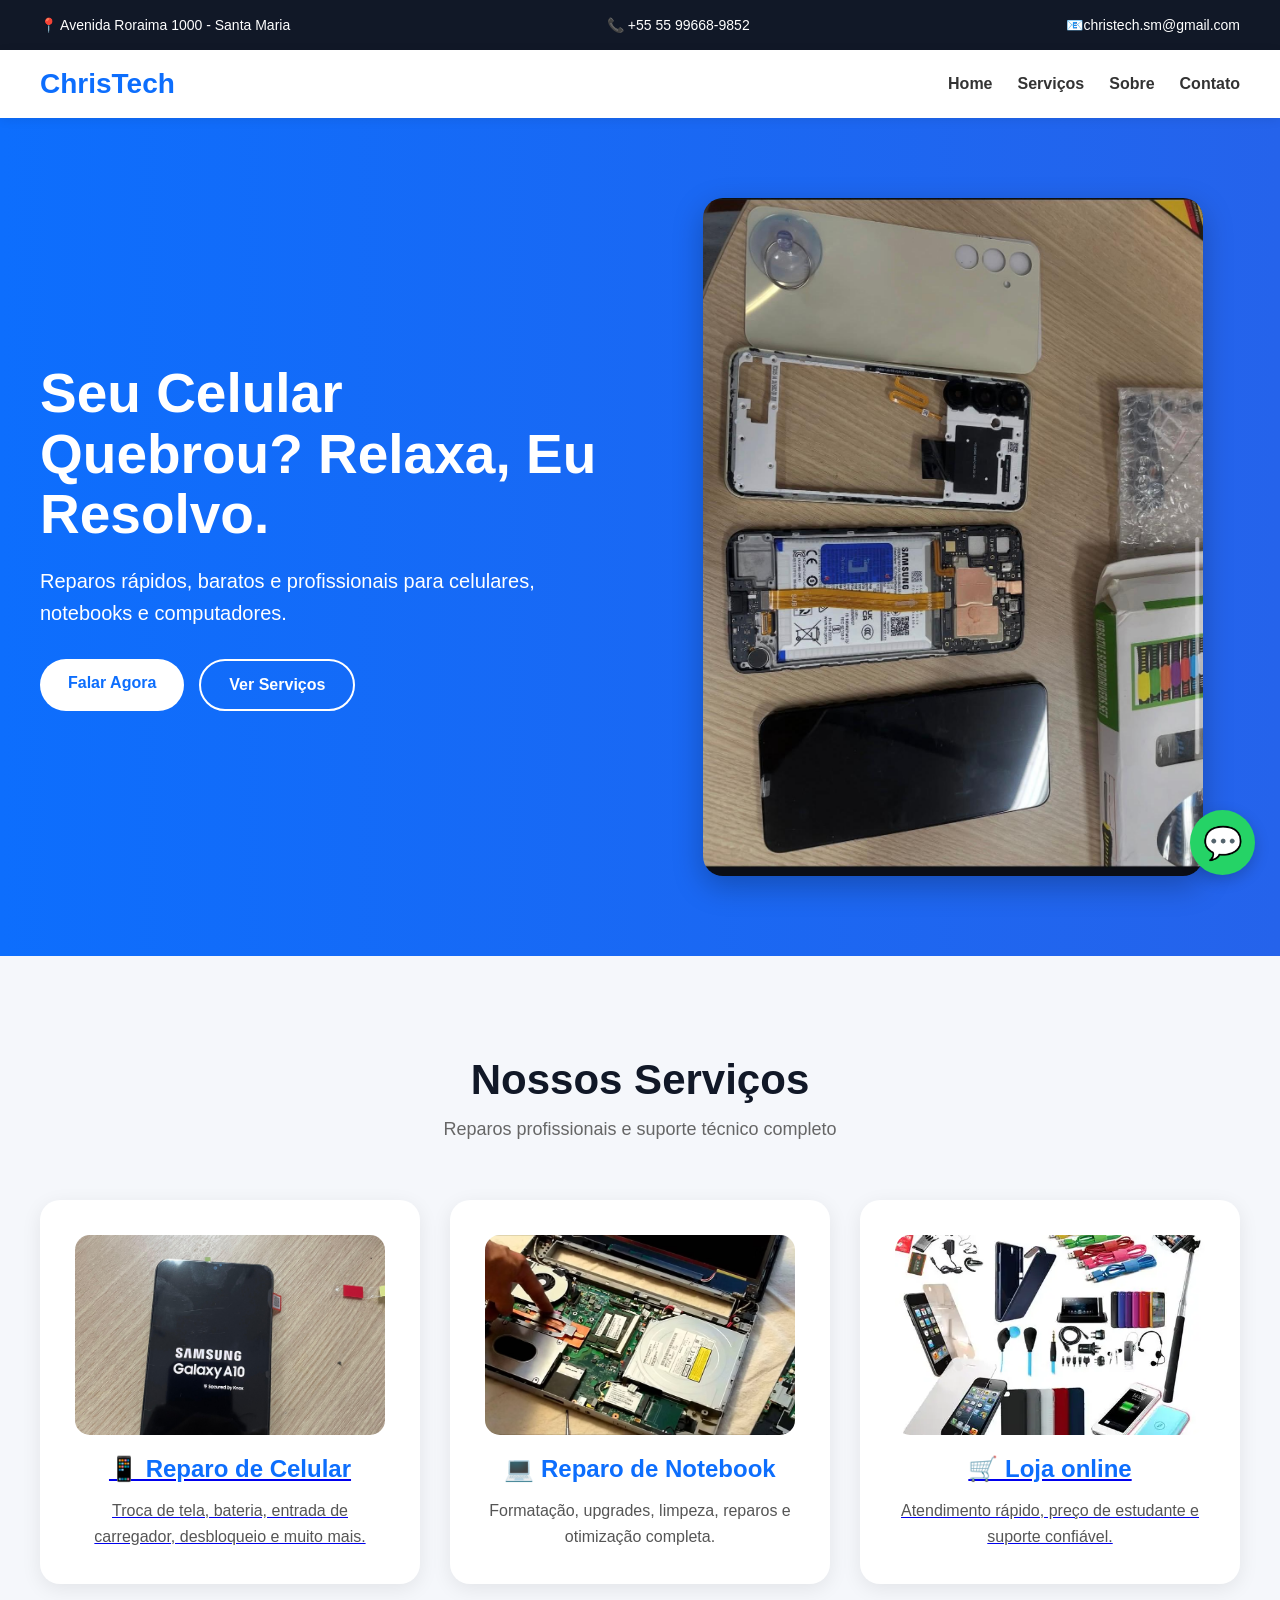
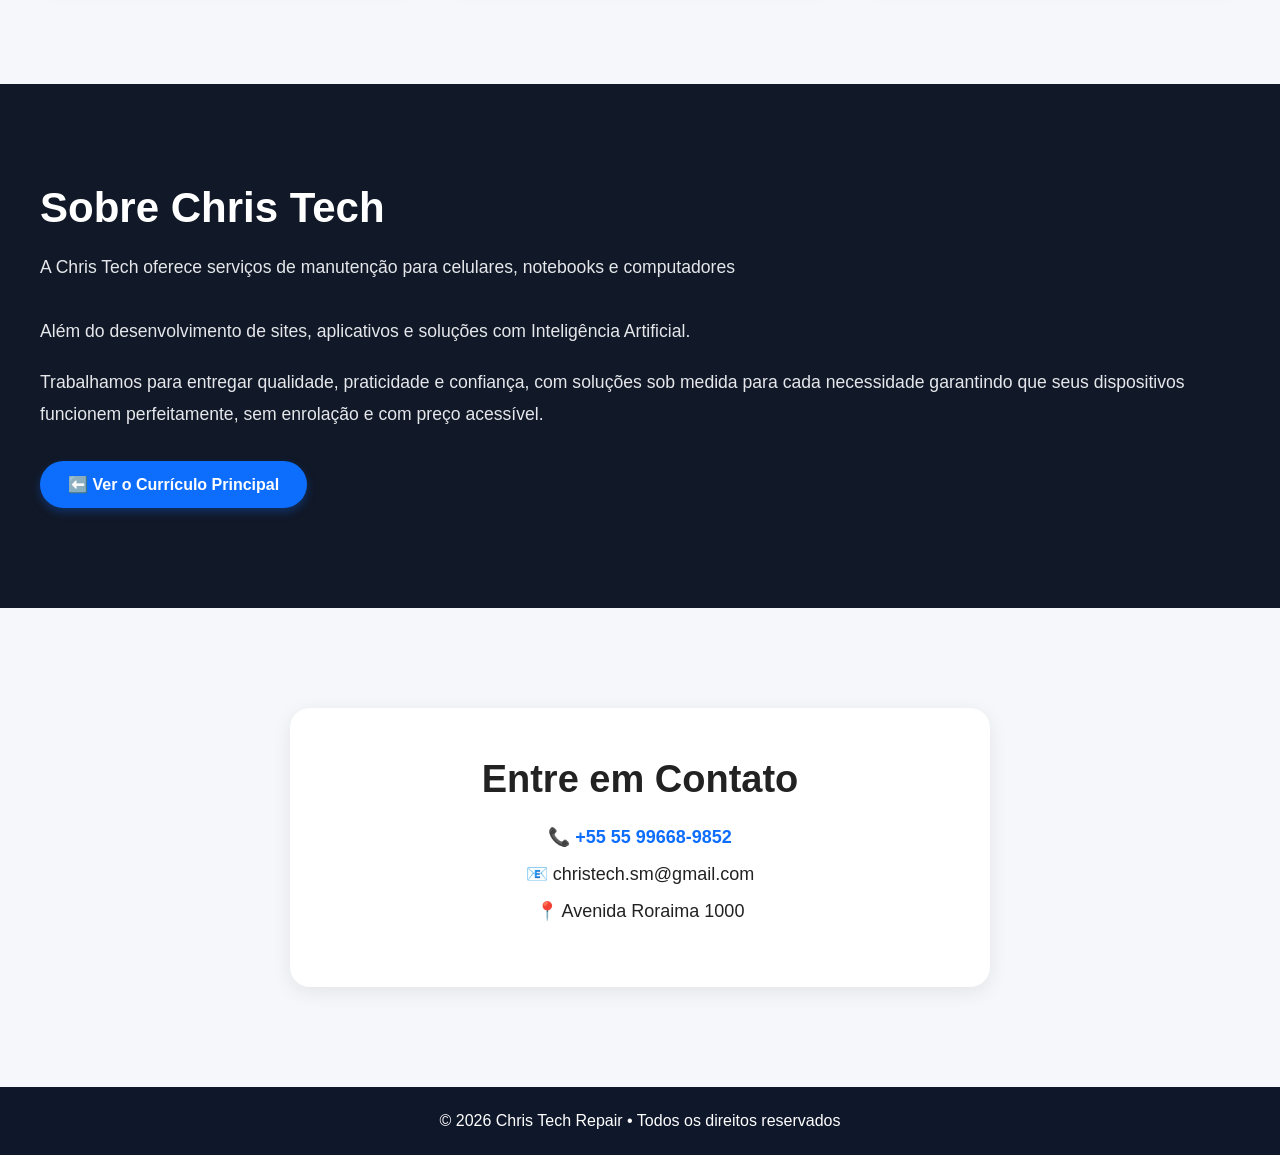
==== index.html @ 6399b0d6 "Add Google site verification meta tag" ====
<html lang="pt-BR">
<head>
<meta charset="UTF-8" />
<meta name="viewport" content="width=device-width, initial-scale=1.0"/>
<meta name="google-site-verification" content="z5FSrpfMyktOHPdz43reXYa7mak_BW3ewDcpeQDO23k" />

<title>Chris Tech Repair</title>
<link rel="icon" href="images/christechlogo.jpg" type="image/png">

<style>
    /* RESET */
    * {
        margin:0;
        padding:0;
        box-sizing:border-box;
        font-family:Arial, sans-serif;
    }

    html {
        scroll-behavior:smooth;
    }

    body {
        background:#f5f7fb;
        color:#222;
    }

    /* TOP BAR */
    .top-bar {
        background:#111827;
        color:white;
        padding:12px 40px;
        display:flex;
        justify-content:space-between;
        flex-wrap:wrap;
        font-size:14px;
    }

    .top-bar span {
        margin:5px 0;
    }

    /* NAVBAR */
    nav {
        background:white;
        padding:18px 40px;
        display:flex;
        justify-content:space-between;
        align-items:center;
        box-shadow:0 2px 10px rgba(0,0,0,0.08);
        position:sticky;
        top:0;
        z-index:1000;
    }

    .logo {
        font-size:28px;
        font-weight:bold;
        color:#0d6efd;
    }

    .nav-links {
        display:flex;
        gap:25px;
    }

    .nav-links a {
        text-decoration:none;
        color:#333;
        font-weight:bold;
        transition:0.3s;
    }

    .nav-links a:hover {
        color:#0d6efd;
    }

    /* HERO */
    .hero {
        min-height:90vh;
        display:flex;
        justify-content:center;
        align-items:center;
        padding:80px 40px;
        background:linear-gradient(to right,#0d6efd,#2563eb);
        color:white;
    }

    .hero-container {
        max-width:1200px;
        width:100%;
        display:flex;
        align-items:center;
        justify-content:space-between;
        gap:50px;
        flex-wrap:wrap;
    }

    .hero-text {
        flex:1;
    }

    .hero-text h1 {
        font-size:55px;
        margin-bottom:20px;
        line-height:1.1;
    }

    .hero-text p {
        font-size:20px;
        margin-bottom:30px;
        line-height:1.6;
    }

    .hero-buttons {
        display:flex;
        gap:15px;
        flex-wrap:wrap;
    }

    .btn {
        padding:15px 28px;
        border-radius:40px;
        text-decoration:none;
        font-weight:bold;
        transition:0.3s;
    }

    .btn-primary {
        background:white;
        color:#0d6efd;
    }

    .btn-primary:hover {
        transform:translateY(-4px);
        box-shadow: 0 5px 15px rgba(255,255,255,0.2);
    }

    .btn-secondary {
        border:2px solid white;
        color:white;
    }

    .btn-secondary:hover {
        background:white;
        color:#0d6efd;
    }

    .hero-image {
        flex:1;
        text-align:center;
    }

    .hero-image img {
        width:100%;
        max-width:500px;
        border-radius:20px;
        box-shadow:0 10px 30px rgba(0,0,0,0.25);
    }

    /* SERVICES */
    .services {
        padding:100px 40px;
        text-align:center;
    }

    .section-title {
        font-size:42px;
        margin-bottom:15px;
        color:#111827;
    }

    .section-subtitle {
        color:#666;
        margin-bottom:60px;
        font-size:18px;
    }

    .service-grid {
        display:grid;
        grid-template-columns:repeat(auto-fit,minmax(280px,1fr));
        gap:30px;
    }

    .card {
        background:white;
        padding:35px;
        border-radius:20px;
        box-shadow:0 5px 20px rgba(0,0,0,0.08);
        transition:0.3s;
    }

    .card:hover {
        transform:translateY(-10px);
        box-shadow:0 12px 25px rgba(0,0,0,0.12);
    }

    .card img {
        width:100%;
        height:200px;
        object-fit:cover;
        border-radius:15px;
        margin-bottom:20px;
    }

    .card h3 {
        margin-bottom:15px;
        color:#0d6efd;
        font-size:24px;
    }

    .card p {
        color:#555;
        line-height:1.6;
    }

    /* ABOUT */
    .about {
        padding:100px 40px;
        background:#111827;
        color:white;
    }

    .about-container {
        max-width:1200px;
        margin:auto;
        display:flex;
        align-items:center;
        gap:50px;
        flex-wrap:wrap;
    }

    .about-text {
        flex:1;
        text-align:left;
    }

    .about-text h2 {
        font-size:42px;
        margin-bottom:20px;
        color:#ffffff;
    }

    .about-text p {
        line-height:1.8;
        font-size:1.1rem;
        margin-bottom:20px;
        color:#e5e7eb;
    }

    .about-image {
        flex:1;
    }

    .about-image img {
        width:100%;
        border-radius:20px;
        box-shadow:0 10px 25px rgba(0,0,0,0.5);
    }

    /* ACTIONS & BACK BUTTON */
    .about-actions {
        margin-top: 30px;
        text-align: left;
    }

    .btn-back {
        display: inline-block;
        background: #0d6efd;
        color: #fff;
        padding: 14px 28px;
        border-radius: 40px;
        font-weight: bold;
        text-decoration: none;
        transition: all 0.3s ease;
        box-shadow: 0 4px 10px rgba(13, 110, 253, 0.3);
    }

    .btn-back:hover {
        background: #0b5ed7;
        transform: translateY(-3px);
        box-shadow: 0 6px 15px rgba(13, 110, 253, 0.5);
    }

    /* CONTACT */
    .contact {
        padding:100px 40px;
        text-align:center;
    }

    .contact-box {
        max-width:700px;
        margin:auto;
        background:white;
        padding:50px;
        border-radius:20px;
        box-shadow:0 5px 20px rgba(0,0,0,0.08);
    }

    .contact-box h2 {
        margin-bottom:25px;
        font-size:38px;
    }

    .contact-box p {
        margin:15px 0;
        font-size:18px;
    }

    /* WHATSAPP */
    .whatsapp {
        position:fixed;
        bottom:25px;
        right:25px;
        background:#25D366;
        color:white;
        width:65px;
        height:65px;
        border-radius:50%;
        display:flex;
        justify-content:center;
        align-items:center;
        font-size:32px;
        text-decoration:none;
        box-shadow:0 5px 15px rgba(0,0,0,0.2);
        transition: 0.3s ease;
        z-index: 999;
    }

    .whatsapp:hover {
        transform: scale(1.1);
    }

    /* FOOTER */
    footer {
        background:#0f172a;
        color:white;
        text-align:center;
        padding:25px;
    }

    /* MOBILE RESPONSIVE */
    @media(max-width:900px){
        .hero-text h1{
            font-size:40px;
        }

        .hero{
            text-align:center;
        }

        .hero-buttons {
            justify-content: center;
        }

        .nav-links{
            display:none;
        }

        .top-bar{
            flex-direction:column;
            text-align:center;
        }

        .about-text {
            text-align: center;
        }

        .about-actions {
            text-align: center;
        }
    }
</style>
</head>

<body>

<div class="top-bar">
    <span>📍 Avenida Roraima 1000 - Santa Maria</span>
    <span><a href="redirect.html" style="color: inherit; text-decoration: none;">📞 +55 55 99668-9852</a></span>
    <span>📧christech.sm@gmail.com</span>
</div>

<nav>
    <div class="logo">ChrisTech</div>
    <div class="nav-links">
        <a href="#">Home</a>
        <a href="#services">Serviços</a>
        <a href="#about">Sobre</a>
        <a href="#contact">Contato</a>
    </div>
</nav>

<section class="hero">
    <div class="hero-container">
        <div class="hero-text">
            <h1>Seu Celular Quebrou? Relaxa, Eu Resolvo.</h1>
            <p>
                Reparos rápidos, baratos e profissionais para celulares,
                notebooks e computadores.
            </p>
            <div class="hero-buttons">
                <a href="redirect.html" class="btn btn-primary">Falar Agora</a>
                <a href="#services" class="btn btn-secondary">Ver Serviços</a>
            </div>
        </div>
        <div class="hero-image">
            <img src="repair.jpg" alt="Repair">
        </div>
    </div>
</section>

<section class="services" id="services">
    <h2 class="section-title">Nossos Serviços</h2>
    <p class="section-subtitle">
        Reparos profissionais e suporte técnico completo
    </p>

    <a href="redirect.html"><div class="service-grid">
        <div class="card">
            <img src="phone-repair.jpg" alt="Phone Repair">
            <h3>📱 Reparo de Celular</h3>
            <p>
                Troca de tela, bateria, entrada de carregador,
                desbloqueio e muito mais.
            </p>
        </div></a>

        <div class="card">
            <img src="laptop-repair.jpg" alt="Laptop Repair">
            <h3>💻 Reparo de Notebook</h3>
            <p>
                Formatação, upgrades, limpeza,
                reparos e otimização completa.
            </p>
        </div>

        <a href="store.html"><div class="card">
            <img src="loja.webp" alt="Loja">
            <h3>🛒 Loja online</h3></h3>
            <p>
                Atendimento rápido, preço de estudante
                e suporte confiável.
            </p>
        </div></a>
    </div>
</section>

<section class="about" id="about">
    <div class="about-container">
        <div class="about-text">
            <h2>Sobre Chris Tech</h2>
            <p>
                A Chris Tech oferece serviços de manutenção para celulares, notebooks e computadores <br><br>
                Além do desenvolvimento de sites, aplicativos e soluções com Inteligência Artificial.
            <p>
               Trabalhamos para entregar qualidade, praticidade e confiança, com soluções sob medida para cada necessidade garantindo que seus dispositivos funcionem perfeitamente, sem enrolação e com preço acessível.
            </p>
            </p>
            
            <div class="about-actions">
                <a href="curriculum.html" class="btn-back">⬅️ Ver o Currículo Principal</a>
            </div>
        </div>
    </div>
</section>

<section class="contact" id="contact">
    <div class="contact-box">
        <h2>Entre em Contato</h2>
        <p><a href="redirect.html" style="color: #0d6efd; text-decoration: none; font-weight: bold;">📞 +55 55 99668-9852</a></p>
        <p>📧 christech.sm@gmail.com</p>
        <p>📍 Avenida Roraima 1000</p>
    </div>
</section>

<a class="whatsapp" href="redirect.html">💬</a>

<footer>
    <p>© 2026 Chris Tech Repair • Todos os direitos reservados</p>
</footer>

</body>
    <!-- Google tag (gtag.js) -->
<script async src="https://www.googletagmanager.com/gtag/js?id=G-8LWKJB76ZL">
</script>
<script>
  window.dataLayer = window.dataLayer || [];
  function gtag(){dataLayer.push(arguments);}
  gtag('js', new Date());

  gtag('config', 'G-8LWKJB76ZL');
</script>
</body>
    
</html>
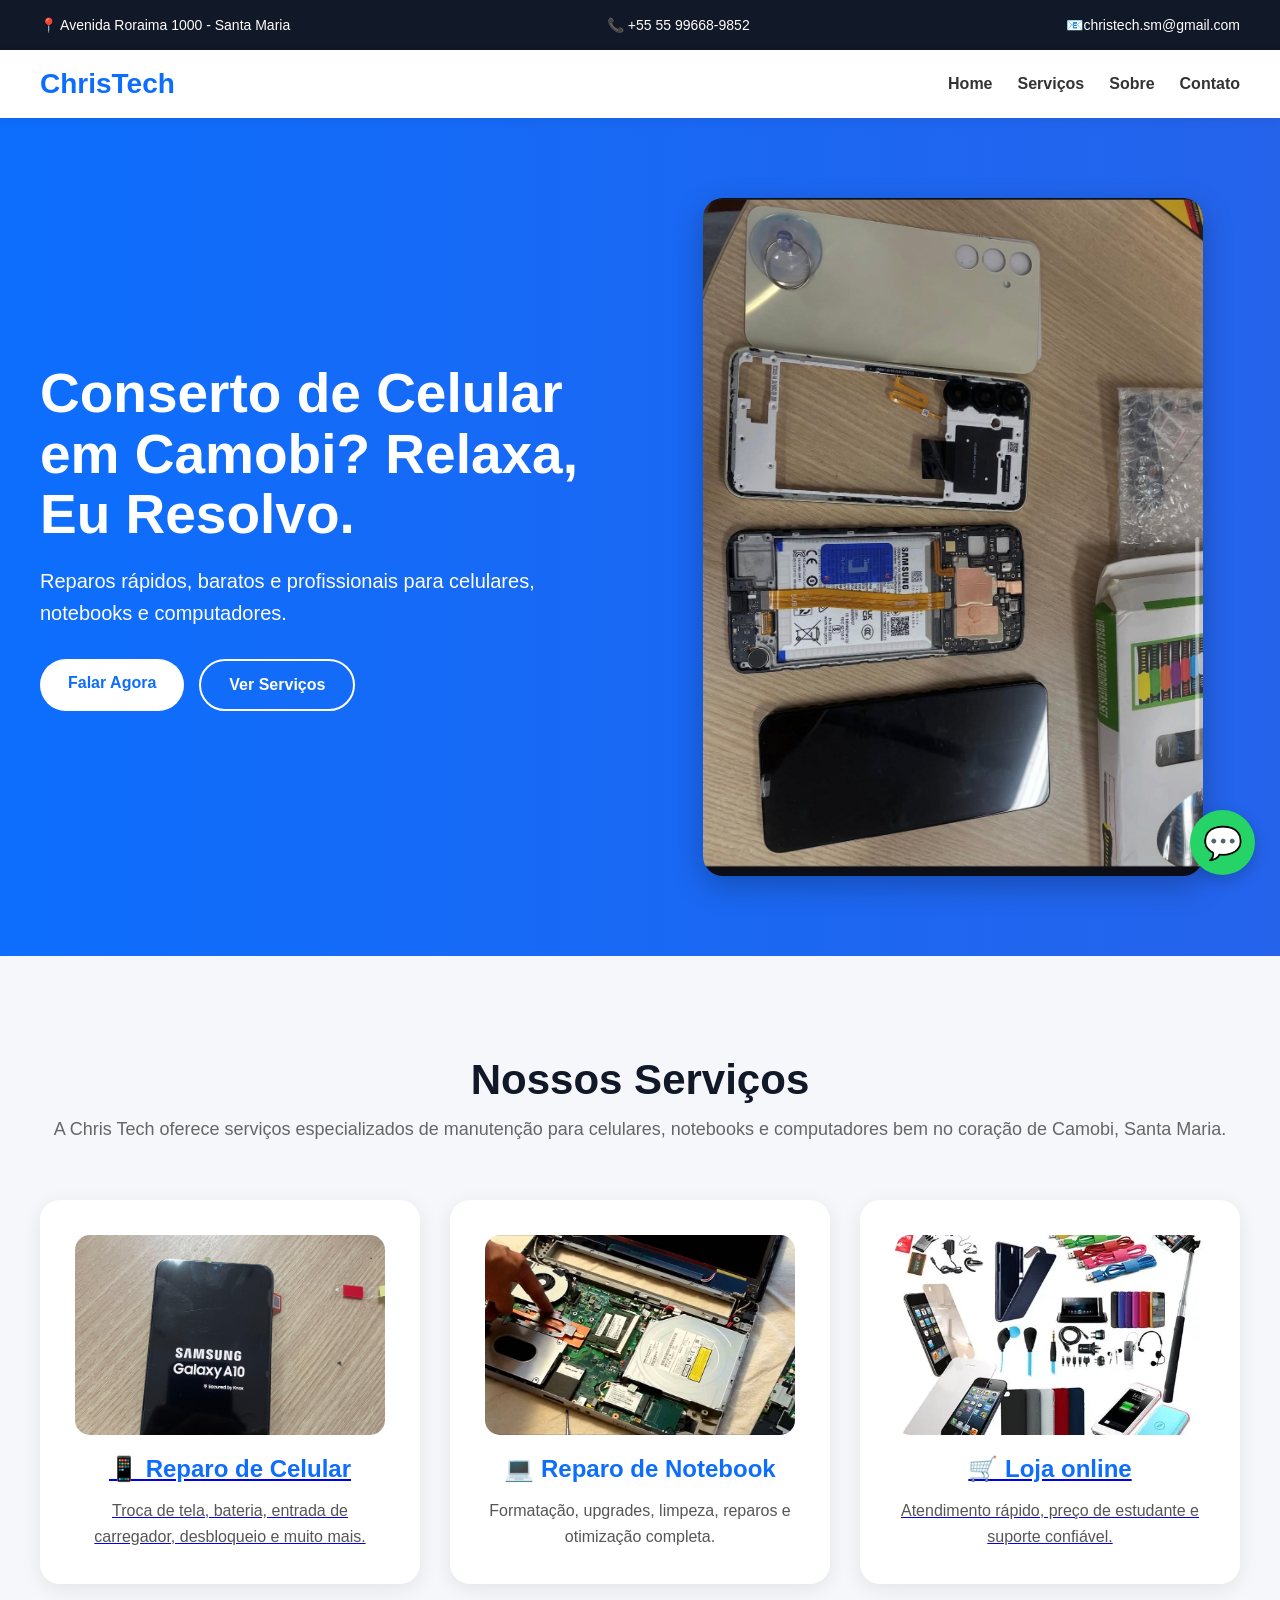
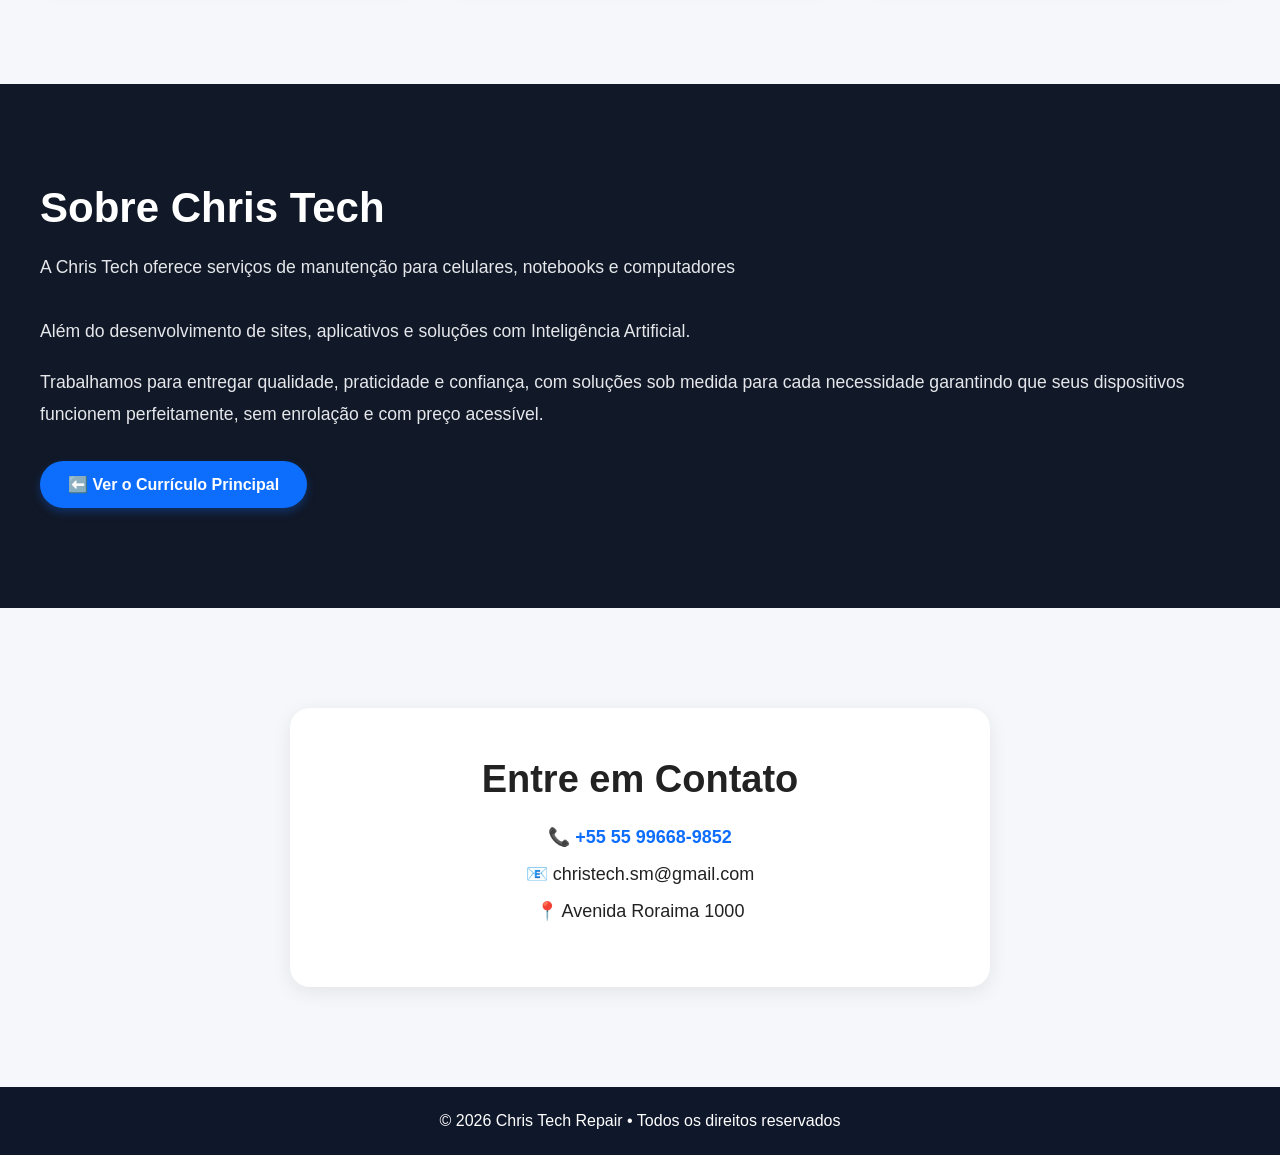
==== commit 59d42583: "Enhance SEO and update content in index.html Updated the title and description meta tags for better " ====
--- a/index.html
+++ b/index.html
@@ -3,8 +3,9 @@
 <meta charset="UTF-8" />
 <meta name="viewport" content="width=device-width, initial-scale=1.0"/>
 <meta name="google-site-verification" content="z5FSrpfMyktOHPdz43reXYa7mak_BW3ewDcpeQDO23k" />
-
-<title>Chris Tech Repair</title>
+<meta name="description" content="Procurando conserto de celular em Camobi, Santa Maria? A Chris Tech oferece reparo rápido de telas, baterias e notebooks com preço justo. Fale conosco!">
+
+<title>Conserto de Celular em Camobi Santa Maria | Chris Tech Repair</title>
 <link rel="icon" href="images/christechlogo.jpg" type="image/png">
 
 <style>
@@ -394,7 +395,7 @@
 <section class="hero">
     <div class="hero-container">
         <div class="hero-text">
-            <h1>Seu Celular Quebrou? Relaxa, Eu Resolvo.</h1>
+            <h1>Conserto de Celular em Camobi? Relaxa, Eu Resolvo.</h1>
             <p>
                 Reparos rápidos, baratos e profissionais para celulares,
                 notebooks e computadores.
@@ -413,7 +414,7 @@
 <section class="services" id="services">
     <h2 class="section-title">Nossos Serviços</h2>
     <p class="section-subtitle">
-        Reparos profissionais e suporte técnico completo
+        A Chris Tech oferece serviços especializados de manutenção para celulares, notebooks e computadores bem no coração de Camobi, Santa Maria.
     </p>
 
     <a href="redirect.html"><div class="service-grid">
@@ -479,7 +480,25 @@
 <footer>
     <p>© 2026 Chris Tech Repair • Todos os direitos reservados</p>
 </footer>
-
+<script type="application/ld+json">
+{
+  "@context": "https://schema.org",
+  "@type": "LocalBusiness",
+  "name": "Chris Tech Repair",
+  "image": "images/christechlogo.jpg",
+  "telephone": "+55 55 99668-9852",
+  "email": "christech.sm@gmail.com",
+  "address": {
+    "@type": "PostalAddress",
+    "streetAddress": "Avenida Roraima 1000",
+    "addressLocality": "Santa Maria",
+    "addressRegion": "RS",
+    "addressCountry": "BR"
+  },
+  "url": "https://loja.christech-sm.workers.dev/",
+  "openingHours": "Mo-Su 08:00-21:00"
+}
+</script>
 </body>
     <!-- Google tag (gtag.js) -->
 <script async src="https://www.googletagmanager.com/gtag/js?id=G-8LWKJB76ZL">
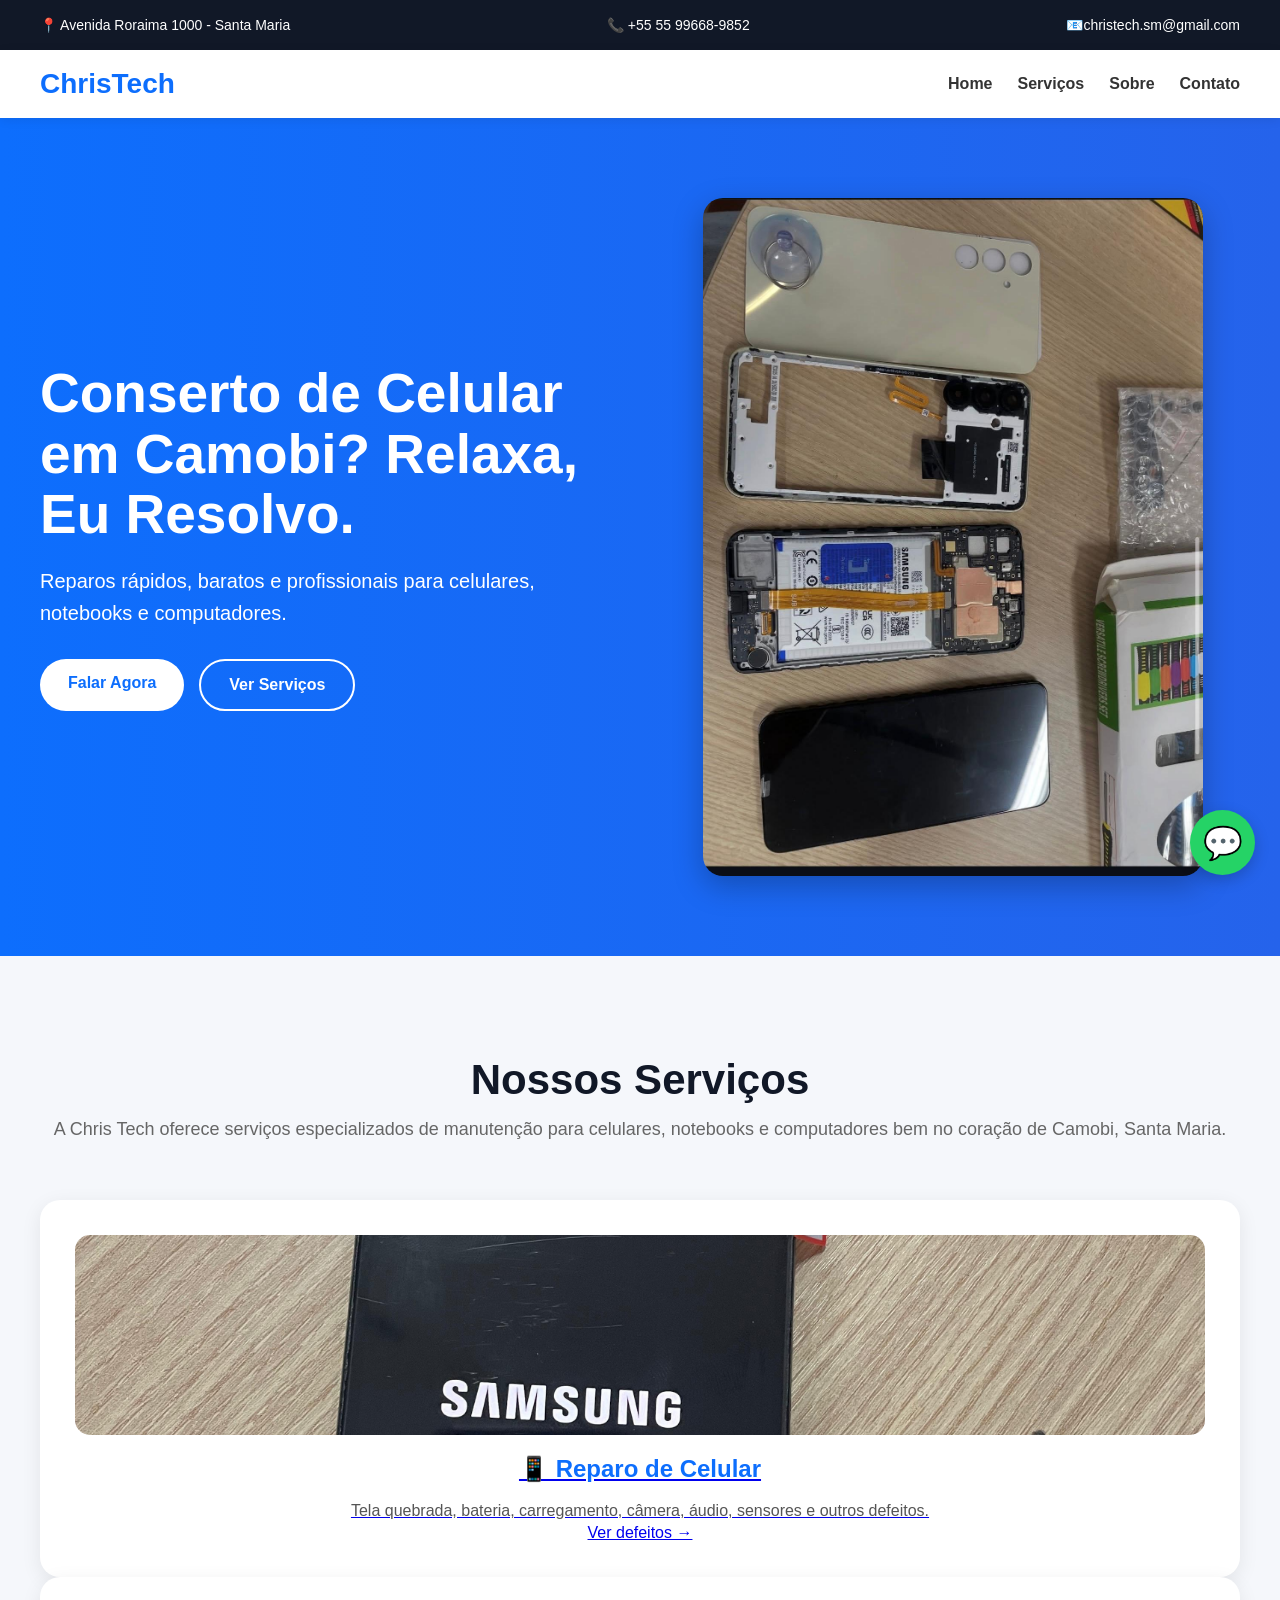
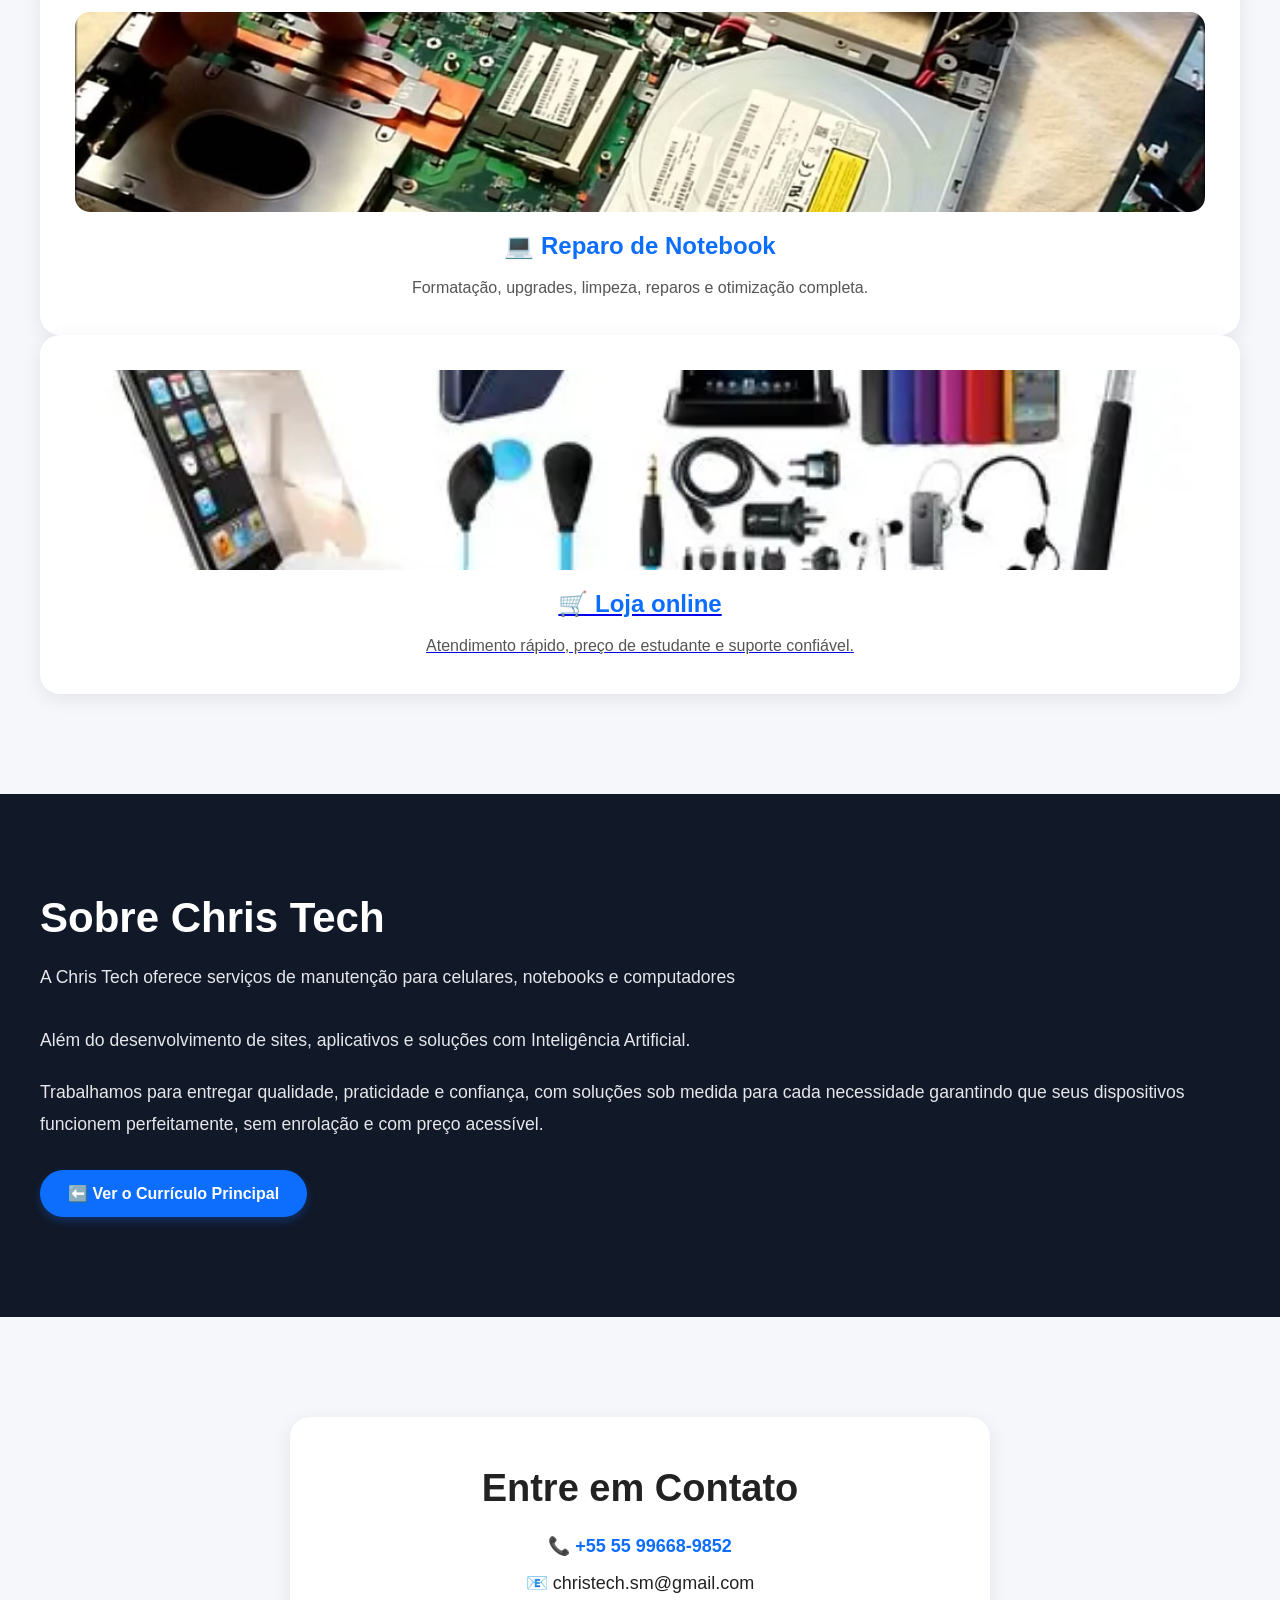
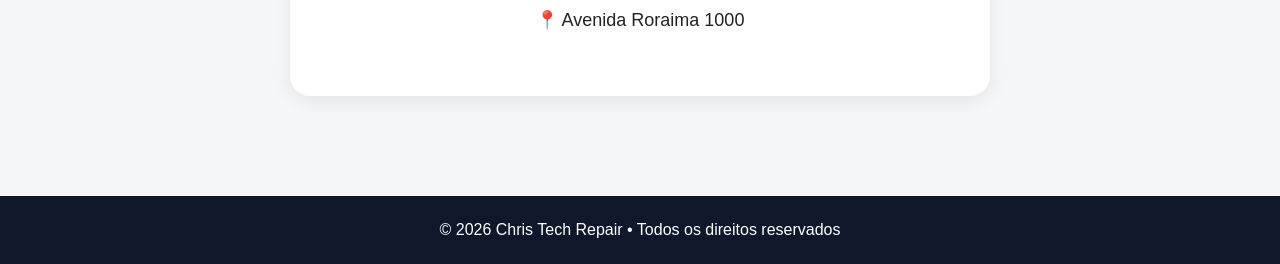
==== commit e29190cb: "Modify services links and add phone repair card Updated service links and added a new service card f" ====
--- a/index.html
+++ b/index.html
@@ -2,7 +2,9 @@
 <head>
 <meta charset="UTF-8" />
 <meta name="viewport" content="width=device-width, initial-scale=1.0"/>
+<meta name="google-site-verification" content="ZQ9uErVaYVEAl9lxAPbhTHSlb5ZnJgMe4-XVDe241gU" />
 <meta name="google-site-verification" content="z5FSrpfMyktOHPdz43reXYa7mak_BW3ewDcpeQDO23k" />
+
 <meta name="description" content="Procurando conserto de celular em Camobi, Santa Maria? A Chris Tech oferece reparo rápido de telas, baterias e notebooks com preço justo. Fale conosco!">
 
 <title>Conserto de Celular em Camobi Santa Maria | Chris Tech Repair</title>
@@ -386,7 +388,7 @@
     <div class="logo">ChrisTech</div>
     <div class="nav-links">
         <a href="#">Home</a>
-        <a href="#services">Serviços</a>
+        <a href="device_defect_catalog/telas.html">Serviços</a>
         <a href="#about">Sobre</a>
         <a href="#contact">Contato</a>
     </div>
@@ -402,7 +404,7 @@
             </p>
             <div class="hero-buttons">
                 <a href="redirect.html" class="btn btn-primary">Falar Agora</a>
-                <a href="#services" class="btn btn-secondary">Ver Serviços</a>
+                <a href="device_defect_catalog/telas.html" class="btn btn-secondary">Ver Serviços</a>
             </div>
         </div>
         <div class="hero-image">
@@ -417,15 +419,23 @@
         A Chris Tech oferece serviços especializados de manutenção para celulares, notebooks e computadores bem no coração de Camobi, Santa Maria.
     </p>
 
-    <a href="redirect.html"><div class="service-grid">
-        <div class="card">
-            <img src="phone-repair.jpg" alt="Phone Repair">
-            <h3>📱 Reparo de Celular</h3>
-            <p>
-                Troca de tela, bateria, entrada de carregador,
-                desbloqueio e muito mais.
-            </p>
-        </div></a>
+   <a href="tela-display.html" class="service-link">
+    <div class="card">
+        <img
+            src="phone-repair.jpg"
+            alt="Conserto de celular em Camobi - Chris Tech">
+        <h3>📱 Reparo de Celular</h3>
+        <p>
+            Tela quebrada, bateria, carregamento, câmera,
+            áudio, sensores e outros defeitos.
+        </p>
+
+        <span class="service-button">
+            Ver defeitos →
+        </span>
+    </div>
+   </a>
+
 
         <div class="card">
             <img src="laptop-repair.jpg" alt="Laptop Repair">
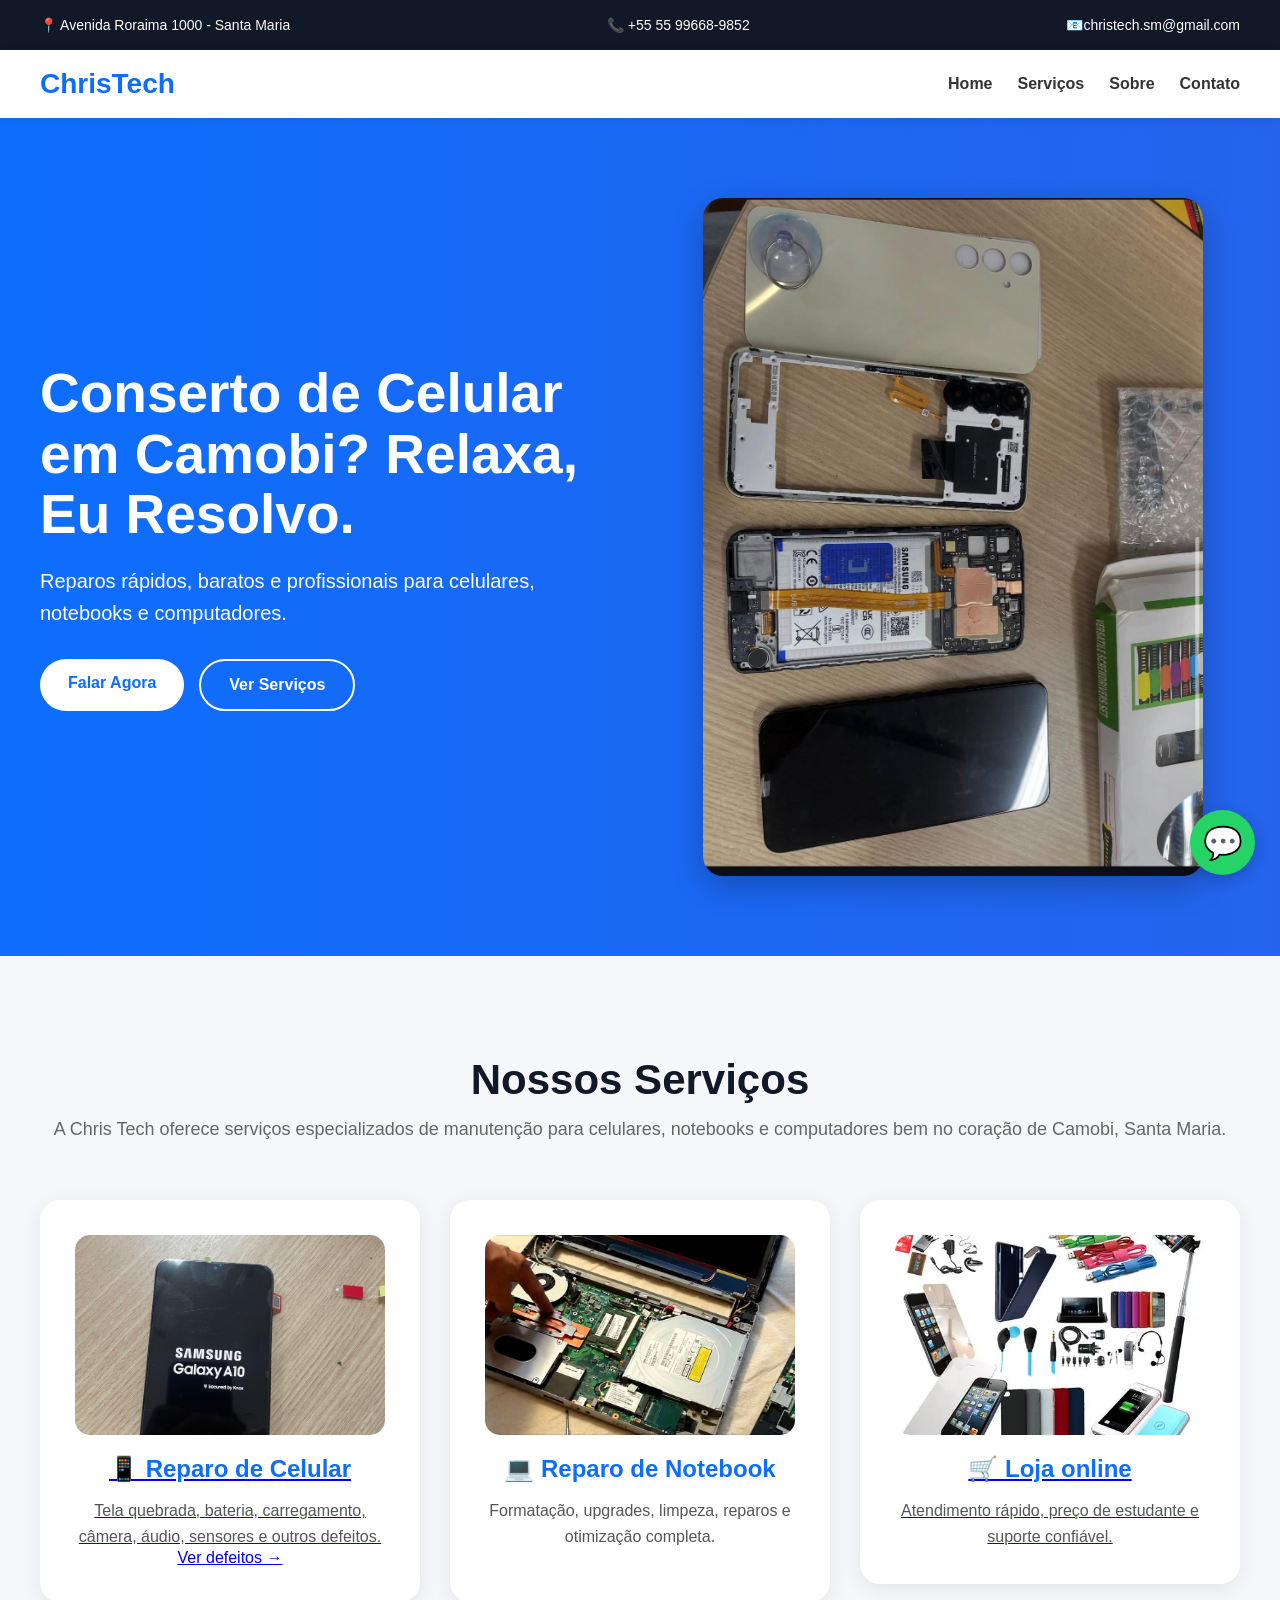
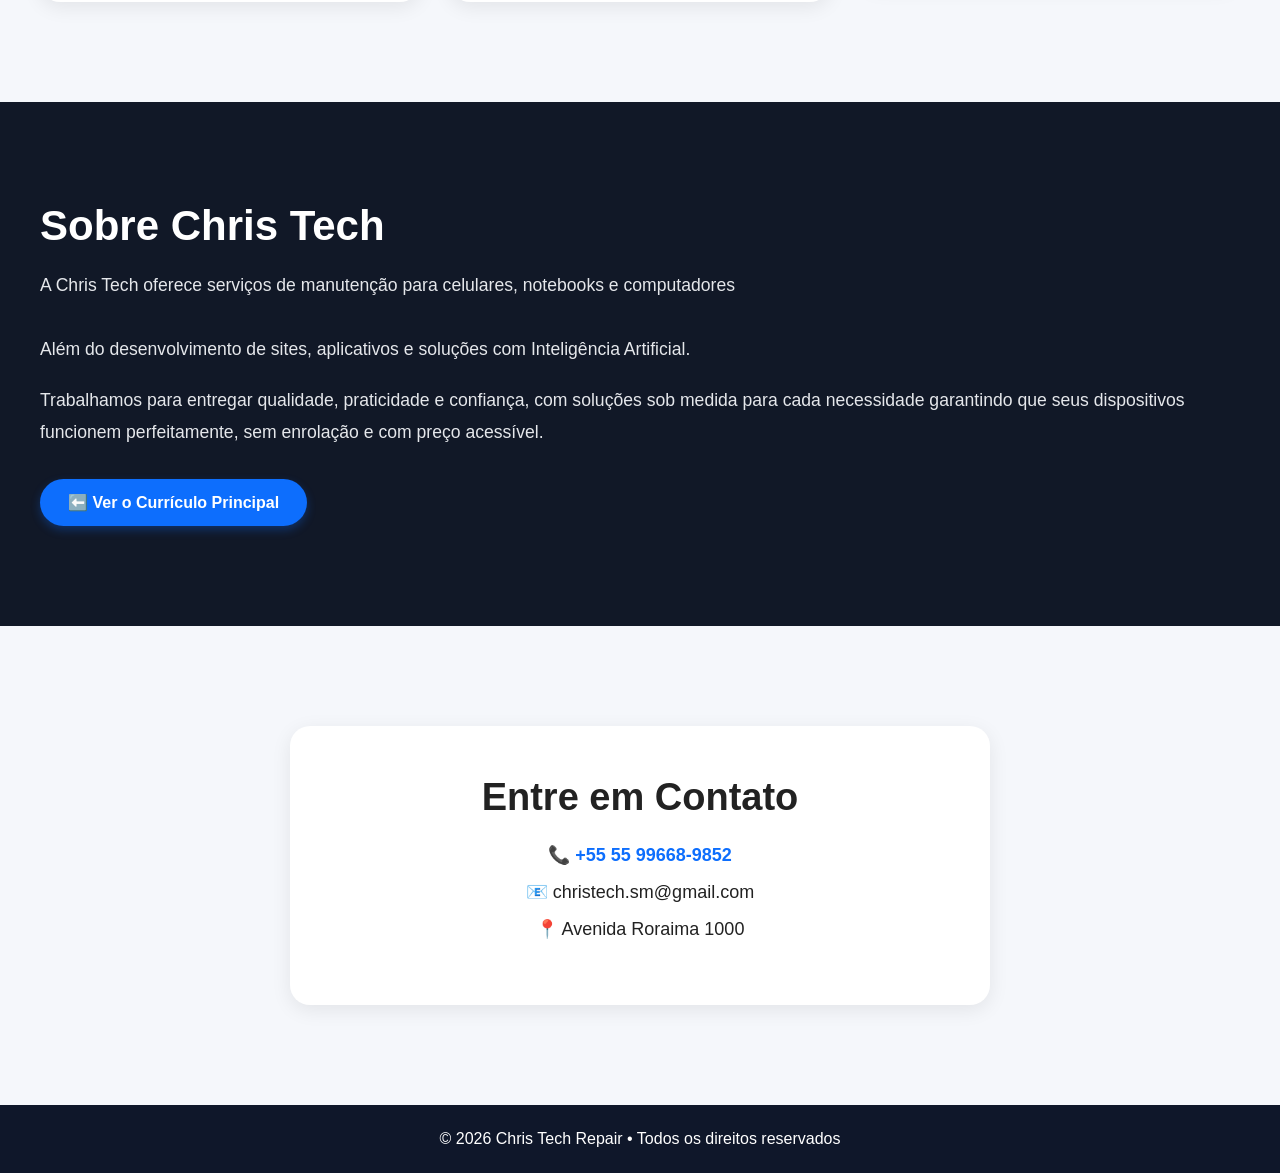
==== commit c1403e11: "Fix HTML formatting in index.html" ====
--- a/index.html
+++ b/index.html
@@ -418,8 +418,8 @@
     <p class="section-subtitle">
         A Chris Tech oferece serviços especializados de manutenção para celulares, notebooks e computadores bem no coração de Camobi, Santa Maria.
     </p>
-
    <a href="tela-display.html" class="service-link">
+<div class="service-grid">
     <div class="card">
         <img
             src="phone-repair.jpg"
